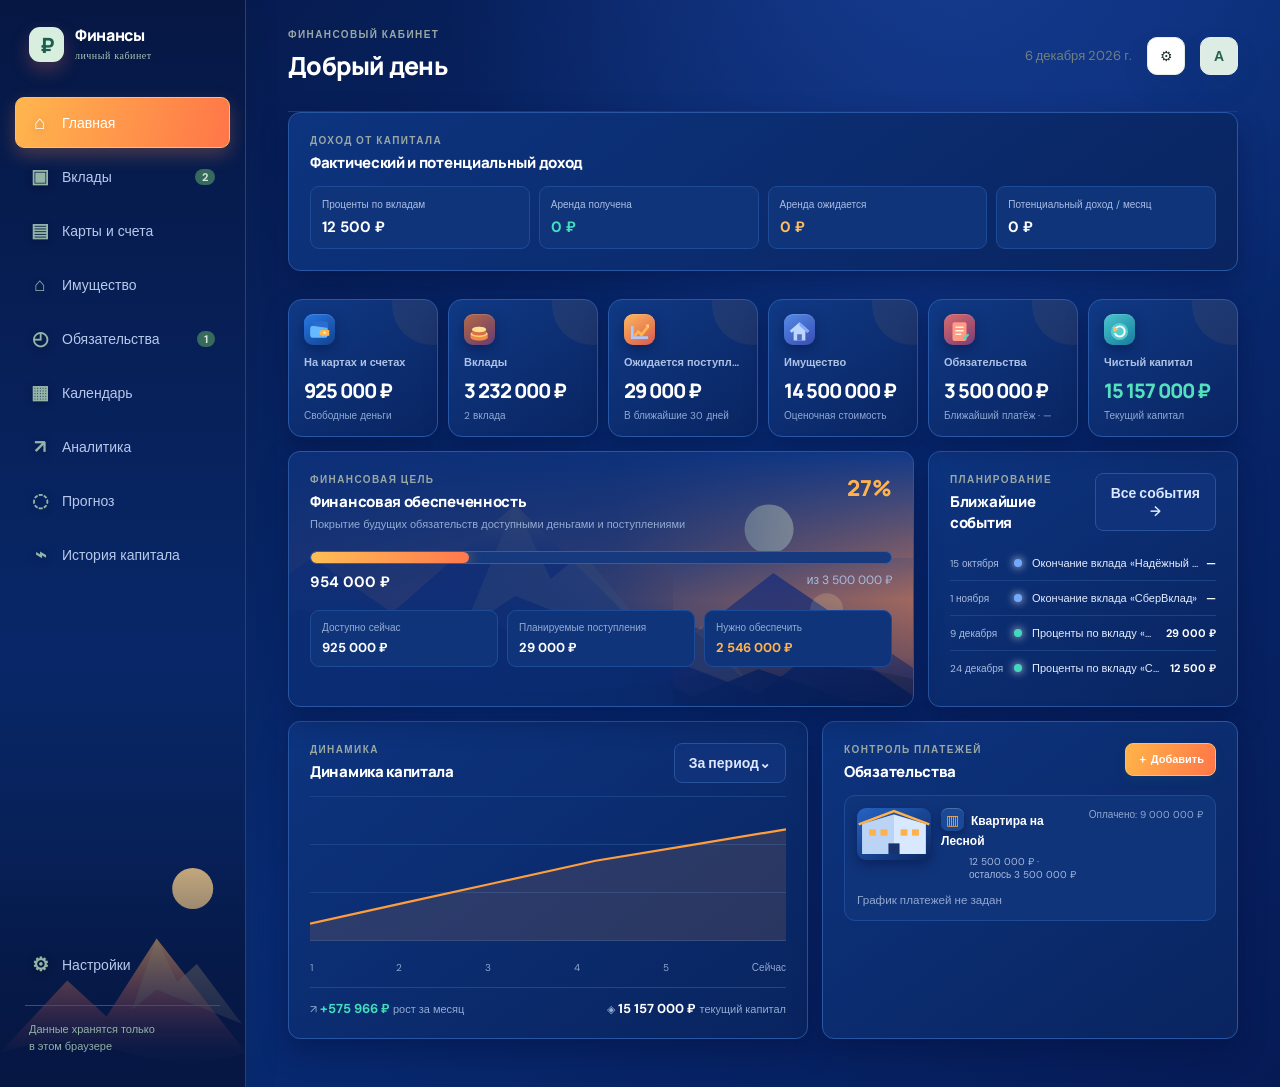
==== Вейс код/index.html @ 1d051acc "Add files via upload" ====
<!doctype html>
<html lang="ru">
<head>
  <meta charset="UTF-8">
  <meta name="viewport" content="width=device-width, initial-scale=1.0">
  <meta name="theme-color" content="#1e3a34">
  <title>Личный финансовый кабинет</title>
  <link rel="preconnect" href="https://fonts.googleapis.com">
  <link rel="preconnect" href="https://fonts.gstatic.com" crossorigin>
  <link href="https://fonts.googleapis.com/css2?family=DM+Sans:wght@400;500;600;700&family=Manrope:wght@700;800&display=swap" rel="stylesheet">
  <link rel="stylesheet" href="styles.css">
  <link rel="stylesheet" href="styles-overrides.css">
</head>
<body>
  <div class="app-shell">
    <aside class="sidebar">
      <div class="brand"><span class="brand-mark">₽</span><span>Финансы<br><small>личный кабинет</small></span></div>
      <nav id="main-nav" aria-label="Основная навигация">
        <button class="nav-item active" data-view="dashboard"><span>⌂</span> Главная</button>
        <button class="nav-item" data-view="deposits"><span>▣</span> Вклады <b class="nav-count" id="deposit-count">0</b></button>
        <button class="nav-item" data-view="accounts"><span>▤</span> Карты и счета</button>
        <button class="nav-item" data-view="assets"><span>⌂</span> Имущество</button>
        <button class="nav-item" data-view="debts"><span>◴</span> Обязательства <b class="nav-count" id="debt-count">0</b></button>
        <button class="nav-item" data-view="calendar"><span>▦</span> Календарь</button>
        <button class="nav-item" data-view="income"><span>↗</span> Аналитика</button>
        <button class="nav-item" data-view="forecast"><span>◌</span> Прогноз</button>
        <button class="nav-item" data-view="history"><span>⌁</span> История капитала</button>
      </nav>
      <div class="sidebar-bottom"><button class="nav-item" data-view="settings"><span>⚙</span> Настройки</button><div class="privacy-note">Данные хранятся только<br>в этом браузере</div></div>
    </aside>
    <main class="main-content">
      <header class="topbar"><div><p class="eyebrow" id="page-eyebrow">ФИНАНСОВЫЙ КАБИНЕТ</p><h1 id="page-title">Добрый день</h1></div><div class="top-actions"><span class="today" id="today-label"></span><button class="icon-button" data-view="settings" title="Настройки">⚙</button><button class="avatar">А</button></div></header>
      <section id="app-view"></section>
    </main>
  </div>
  <div id="modal-root"></div>
  <script src="app.js"></script>
  <script src="compact-obligations.js"></script>
  <script src="rental-enhancements.js"></script>
</body>
</html>
---- Вейс код/styles.css ----
.payment-stage{min-width:132px;min-height:92px;padding:13px 12px;background:#123b84!important;border:1px solid #3c6cbb!important;border-radius:11px!important;box-shadow:0 6px 14px #020d3a55}.payment-stage strong{display:block;color:#fff!important;font:800 17px Manrope!important;letter-spacing:-.03em}.payment-stage span{display:block;color:#dce8ff!important;font-size:12px!important;font-weight:600;margin-top:8px}.payment-stage.stage-paid{background:#203f68!important;border-color:#416a91!important;opacity:.7}.payment-stage.stage-paid strong{color:#75e5c8!important}.payment-stage.stage-next{background:linear-gradient(145deg,#4d396c,#243d82)!important;border:2px solid #ff9e3d!important;box-shadow:0 0 0 1px #ff9e3d66,0 8px 20px #ff9e3d33}.payment-stage.stage-next strong{color:#fff4dc!important}.weekend-warning{color:#ffe08b!important;font-weight:700}.calendar-cell{background:#f9fbfd!important;color:#263b5f!important}.calendar-cell.today-cell{background:#edf5ff!important}.calendar-event{font-weight:800!important;border:1px solid transparent!important;box-shadow:0 2px 5px #102c5522}.calendar-event.tag-red{background:#ffe0e0!important;color:#a51f2a!important;border-color:#ed6670!important}.calendar-event.tag-blue{background:#ffe0e0!important;color:#a51f2a!important;border-color:#ed6670!important}.calendar-event.tag-green{background:#d9f7ef!important;color:#087968!important;border-color:#53cdb4!important}.calendar-event{background:#d9f7ef!important;color:#087968!important;border-color:#53cdb4!important}.calendar-day-name{background:#eef4fa!important;color:#526b8f!important;font-weight:800}.day-number{color:#243b62!important;font-weight:800}.calendar-cell.muted{background:#f2f5f8!important;color:#9aabc1!important}
.dash-goal.panel{background:linear-gradient(90deg,#0b2e76ee 0%,#0b2e76d5 52%,#0b2e7655 100%),url('assets/mountains.svg') right center/cover no-repeat!important}
.dash-goal{background:linear-gradient(90deg,#0b2e76ee 0%,#0b2e76d5 52%,#0b2e7655 100%),url('assets/mountains.svg') right center/cover no-repeat!important}.dash-stat:nth-child(1) .dash-stat-icon:after{content:''!important;display:block;width:25px;height:25px;background:url('assets/wallet.svg') center/contain no-repeat}.dash-stat:nth-child(2) .dash-stat-icon:after{content:''!important;display:block;width:25px;height:25px;background:url('assets/coins.svg') center/contain no-repeat}.dash-stat:nth-child(3) .dash-stat-icon:after{content:''!important;display:block;width:25px;height:25px;background:url('assets/growth.svg') center/contain no-repeat}.dash-stat:nth-child(4) .dash-stat-icon:after{content:''!important;display:block;width:25px;height:25px;background:url('assets/home.svg') center/contain no-repeat}.dash-stat:nth-child(5) .dash-stat-icon:after{content:''!important;display:block;width:25px;height:25px;background:url('assets/obligation.svg') center/contain no-repeat}.dash-stat:nth-child(6) .dash-stat-icon:after{content:''!important;display:block;width:25px;height:25px;background:url('assets/capital.svg') center/contain no-repeat}
.dash-obligation:nth-child(1):before{background-image:var(--asset-photo,url('assets/apartment.svg'))}.dash-obligation:nth-child(2):before{background-image:var(--asset-photo,url('assets/car.svg'))}.asset-photo-field{grid-column:1/-1;display:flex;flex-direction:column;gap:6px;padding:12px;border:1px dashed #2b5aa8;border-radius:9px;background:#0b2867}.asset-photo-field label{font-size:11px;font-weight:700;color:#a9bde2}.asset-photo-field input[type=file]{color:#dbe7ff}.asset-photo-field small{font-size:10px;color:#809aca}
/* Local visual assets */
.dash-goal{position:relative;overflow:hidden;background:linear-gradient(90deg,#0b2e76eF 0%,#0b2e76d9 52%,#0b2e7655 100%),url('assets/mountains.svg') right center/cover no-repeat!important}.dash-goal:after{content:'';position:absolute;right:-10px;bottom:-22px;width:250px;height:170px;background:url('assets/mountains.svg') right bottom/cover no-repeat;opacity:.18;pointer-events:none}.dash-goal>*{position:relative;z-index:1}.sidebar:after{content:'';display:block;position:absolute;left:0;bottom:0;width:246px;height:230px;background:linear-gradient(180deg,transparent,#061744 92%),url('assets/sidebar-mountains.svg') bottom/cover no-repeat;opacity:.8;pointer-events:none}.sidebar{position:relative;overflow:hidden}.sidebar-bottom{position:relative;z-index:1}
.dash-stat-icon{font-size:0!important;background:#1a4a98 url('assets/icons.svg') center/0 no-repeat!important;box-shadow:inset 0 1px #ffffff22,0 5px 12px #020d3a66}.dash-stat:nth-child(1) .dash-stat-icon{background:linear-gradient(145deg,#2879e7,#12418d)!important}.dash-stat:nth-child(1) .dash-stat-icon:after{content:'▤';font-size:20px;color:#d8eaff}.dash-stat:nth-child(2) .dash-stat-icon{background:linear-gradient(145deg,#b66a42,#653b75)!important}.dash-stat:nth-child(2) .dash-stat-icon:after{content:'▥';font-size:20px;color:#ffe0a0}.dash-stat:nth-child(3) .dash-stat-icon{background:linear-gradient(145deg,#ffb85b,#d95850)!important}.dash-stat:nth-child(3) .dash-stat-icon:after{content:'↗';font-size:22px;color:#fff2c1}.dash-stat:nth-child(4) .dash-stat-icon{background:linear-gradient(145deg,#538ce8,#394bb1)!important}.dash-stat:nth-child(4) .dash-stat-icon:after{content:'⌂';font-size:22px;color:#e5edff}.dash-stat:nth-child(5) .dash-stat-icon{background:linear-gradient(145deg,#dc6b6c,#763d77)!important}.dash-stat:nth-child(5) .dash-stat-icon:after{content:'◴';font-size:21px;color:#ffe0dd}.dash-stat:nth-child(6) .dash-stat-icon{background:linear-gradient(145deg,#4bc7d0,#177a9d)!important}.dash-stat:nth-child(6) .dash-stat-icon:after{content:'◈';font-size:21px;color:#e0ffff}
.dash-obligation{position:relative}.dash-obligation:before{content:'';display:block;float:left;width:74px;height:52px;margin:0 10px 5px 0;border-radius:9px;background:#113579 center/cover no-repeat;box-shadow:0 5px 12px #020d3a66}.dash-obligation:nth-child(1):before{background-image:url('assets/apartment.svg')}.dash-obligation:nth-child(2):before{background-image:url('assets/car.svg')}.dash-obligation:after{content:'';display:block;clear:both}.dash-obligation-top{min-height:52px}
.dash-mini-icon{box-shadow:inset 0 1px #ffffff33,0 4px 9px #020d3a66}.nav-item span{font-weight:700;text-shadow:0 2px 8px #0005}.dash-panel-heading h3{font-size:17px;letter-spacing:-.02em}.dash-stat strong{font-size:21px}.dash-stat-label{font-weight:600}
/* Dense reference dashboard */
.dashboard-shell{display:flex;flex-direction:column;gap:14px}.dash-stat-grid{display:grid;grid-template-columns:repeat(6,minmax(0,1fr));gap:10px}.dash-stat{position:relative;min-height:128px;padding:14px 15px;border:1px solid #2858a8;border-radius:14px;background:linear-gradient(145deg,#103984,#092461);box-shadow:0 10px 22px #020b355c;overflow:hidden}.dash-stat:after{content:'';position:absolute;width:80px;height:80px;right:-35px;top:-35px;border-radius:50%;background:#ff9e3d12}.dash-stat-icon{display:grid;place-items:center;width:31px;height:31px;border-radius:9px;background:#1b4a98;color:#ffb34e;font-size:18px;margin-bottom:10px}.dash-stat-label{display:block;color:#afc2e5;font-size:11px;white-space:nowrap;overflow:hidden;text-overflow:ellipsis}.dash-stat strong{display:block;color:#fff;font:800 20px Manrope;margin-top:8px;letter-spacing:-.05em;white-space:nowrap}.dash-stat small{display:block;color:#8fa8d3;font-size:10px;margin-top:5px}.dash-stat.attention{border-color:#b46950;background:linear-gradient(145deg,#244783,#473863)}.dash-stat.attention .dash-stat-icon,.dash-stat.danger .dash-stat-icon{color:#ffb34e;background:#60436c}.dash-stat.positive strong{color:#55e0bd}.dash-main-grid{display:grid;grid-template-columns:minmax(0,1.85fr) minmax(310px,.9fr);gap:14px}.dash-lower-grid{display:grid;grid-template-columns:minmax(0,1.25fr) minmax(0,1fr);gap:14px}.dash-goal,.dash-events,.dash-chart,.dash-obligations{min-width:0}.dash-panel-heading{display:flex;align-items:flex-start;justify-content:space-between;gap:12px;margin-bottom:13px}.dash-panel-heading h3{margin:0;color:#fff;font-size:16px}.dash-panel-heading span{display:block;color:#93abd3;font-size:11px;margin-top:5px}.dash-panel-heading .eyebrow{margin-bottom:5px}.dash-percent{color:#ffb34e!important;font:800 22px Manrope!important;margin:0!important}.dash-progress{height:13px;border-radius:20px;background:#163a7d;border:1px solid #315eaa;overflow:hidden;margin:20px 0 8px}.dash-progress i{display:block;height:100%;border-radius:20px;background:linear-gradient(90deg,#ffbf55,#ff784d);box-shadow:0 0 14px #ff9e3d88}.dash-goal-caption{display:flex;justify-content:space-between;color:#a8bce0;font-size:12px}.dash-goal-caption strong{color:#fff;font-size:15px}.dash-goal-facts{display:grid;grid-template-columns:repeat(3,1fr);gap:9px;margin-top:18px}.dash-goal-facts div{padding:10px 11px;background:#10347a;border:1px solid #1e4b97;border-radius:9px}.dash-goal-facts small{display:block;color:#93abd2;font-size:10px}.dash-goal-facts b{display:block;color:#fff;margin-top:5px;font-size:13px}.dash-goal-facts .orange{color:#ffb34e}.dash-goal-facts .teal,.teal{color:#45ddbd}.dash-event-list{display:flex;flex-direction:column}.dash-event{display:grid;grid-template-columns:56px 10px minmax(0,1fr) auto;align-items:center;gap:8px;padding:10px 0;border-bottom:1px solid #1b4388;font-size:11px}.dash-event:last-child{border-bottom:0}.dash-event-date{color:#a8bce0;font-size:10px}.dash-event-title{color:#e4edff;white-space:nowrap;overflow:hidden;text-overflow:ellipsis}.dash-event strong{color:#fff;font-size:11px;white-space:nowrap}.dash-event-dot{width:8px;height:8px;border-radius:50%;background:#41d9bb;box-shadow:0 0 8px currentColor}.dash-event-dot.pay{background:#ff9e3d}.dash-event-dot.end{background:#72a9ff}.line-chart{position:relative;height:178px;margin:4px 0 13px;overflow:hidden}.line-chart svg{position:absolute;inset:0;width:100%;height:145px}.chart-grid-lines{position:absolute;inset:0 0 33px;display:flex;flex-direction:column;justify-content:space-between}.chart-grid-lines i{display:block;border-top:1px solid #1a4388}.chart-labels{position:absolute;left:0;right:0;bottom:0;display:flex;justify-content:space-between;color:#8ea7d1;font-size:10px}.dash-chart-foot{display:flex;justify-content:space-between;border-top:1px solid #1e478e;padding-top:12px;color:#93abd2;font-size:11px}.dash-chart-foot b{color:#fff;font-size:13px}.dash-obligation-list{display:flex;flex-direction:column;gap:11px}.dash-obligation{padding:12px;background:#0d3277;border:1px solid #1e4b96;border-radius:11px}.dash-obligation-top{display:flex;justify-content:space-between;gap:8px;align-items:flex-start}.dash-obligation-top>div{min-width:0}.dash-obligation-top strong{color:#fff;font-size:12px;margin-left:7px}.dash-obligation-top small{display:block;color:#a5b9dd;font-size:10px;margin:6px 0 0 28px}.dash-mini-icon{display:inline-grid;place-items:center;width:23px;height:23px;border-radius:7px;background:#1a4a95;color:#ffad4a}.dash-paid{color:#8fa7d0;font-size:10px;white-space:nowrap}.dash-stages{display:flex;gap:7px;margin-top:11px;overflow:hidden}.dash-stage{min-width:84px;padding:8px;background:#123b84;border:1px solid #2a5aaa;border-radius:8px}.dash-stage b{display:block;color:#fff;font-size:11px;white-space:nowrap}.dash-stage small{display:block;color:#9db3d9;font-size:9px;margin-top:4px;white-space:nowrap}.dash-stage.next{border-color:#ff9e3d;background:#4b3b68;box-shadow:0 0 0 1px #ff9e3d55}.dash-stage.paid{opacity:.53}.dash-stage.paid b{color:#4adfbd}.dash-obligations .primary-button{padding:8px 11px;font-size:11px}
@media(max-width:1200px){.dash-stat-grid{grid-template-columns:repeat(3,1fr)}.dash-main-grid,.dash-lower-grid{grid-template-columns:1fr}}
@media(max-width:720px){.dash-stat-grid{grid-template-columns:repeat(2,1fr)}.dash-goal-facts{grid-template-columns:1fr}.dash-stat strong{font-size:18px}.dash-chart-foot{gap:12px;flex-direction:column}.dash-event{grid-template-columns:48px 8px minmax(0,1fr) auto}}
/* Reference theme: indigo finance dashboard */
:root{--ink:#f4f7ff;--muted:#9baed0;--line:#244b91;--paper:#061b56;--white:#0d2b70;--green:#31d4b0;--green-soft:#123f68;--yellow:#ffb84d;--yellow-soft:#4a3560;--red:#ff6d70;--red-soft:#552d54;--blue:#72a9ff;--blue-soft:#123d82;--accent:#ff9e3d;--accent-soft:#543b5d;--navy:#061a54;--shadow:0 14px 32px rgba(1,12,47,.28)}
body{background:radial-gradient(circle at 75% -10%,#173c91 0,transparent 34%),linear-gradient(135deg,#061747 0,#082b73 48%,#061b56 100%);color:var(--ink)}
.app-shell{background:transparent}.sidebar{width:246px;background:linear-gradient(180deg,#061744 0,#082768 58%,#061844 100%);border-right:1px solid #1d4386;box-shadow:12px 0 35px rgba(0,7,35,.25)}
.brand{padding-bottom:35px;color:#fff}.brand small{color:#8ea5ce}.brand-mark{background:linear-gradient(145deg,#ffb449,#f36d4e);color:#fff;box-shadow:0 8px 20px #f8894c55}
.nav-item{color:#b7c9eb;background:transparent;border:1px solid transparent}.nav-item span{color:#9db7e5}.nav-item:hover{background:#12347b;color:#fff}.nav-item.active{background:linear-gradient(105deg,#ffb64e,#ff7648);color:#fff;box-shadow:0 7px 18px #ff8d4b44;border-color:#ffc05e}.nav-item.active span{color:#fff}.nav-count{background:#153d85;color:#dce8ff}.nav-item.active .nav-count{background:#fff3;color:#fff}.privacy-note{border-color:#1d3c79;color:#849dcc}
.main-content{max-width:1600px;padding:0 34px 48px}.topbar{height:92px;border-bottom:1px solid #173d82}.topbar h1{font-size:23px;color:#fff;letter-spacing:-.04em}.eyebrow{color:#ffb44d}.today{color:#a8bce0}.icon-button,.avatar{background:#0c2b70;color:#d9e6ff;border-color:#28519a;box-shadow:none}.avatar{background:#173b83}
.view-wrap{padding-top:26px}.section-heading h2{color:#fff;font-size:20px}.section-heading p{color:#9db1d5}.primary-button{background:linear-gradient(105deg,#ffb449,#ff7648);border:1px solid #ffc15c;box-shadow:0 7px 18px #ff884844}.primary-button:hover{background:linear-gradient(105deg,#ffc45f,#f46745)}.ghost-button{background:#10327b;border-color:#28529a;color:#dce8ff}.ghost-button:hover{background:#16428e}
.metrics{gap:12px}.metric{background:linear-gradient(145deg,#0d347f,#0a2867);border:1px solid #2856a2;border-radius:15px;box-shadow:0 10px 25px #020d3a55;min-height:128px;padding:17px}.metric:after{background:#ff9e3d22;width:64px;height:64px}.metric-label{color:#b7c9ea}.metric-value{color:#fff;font-size:24px}.metric-sub{color:#a6badf}.metric .positive{color:#39dfbd}.metric .warning{color:#ffba58}.metric .danger{color:#ff7778}
.dashboard-grid{gap:14px;margin-top:14px}.panel{background:linear-gradient(145deg,#0b2d75,#08225f);border:1px solid #2856a2;border-radius:15px;box-shadow:0 12px 28px #020d3a66;padding:18px}.panel h3{color:#fff}.panel-head{margin-bottom:15px}.panel-head span{color:#96abd2}.event{border-color:#193f83;padding:10px 0}.event-date{color:#a6b9dc}.event-icon{background:#173c82;color:#ffae4c}.event-amount{color:#fff}.table-wrap{border-color:#28529a}.data-table th{background:#0a2868;color:#9db2da;border-color:#21488f}.data-table td{color:#dae5fb;border-color:#1e4489}.data-table tr:hover td{background:#12377e}.muted{color:#91a8d0!important}.empty{color:#91a8d0}
.obligation-summary-item,.obligation-card{background:linear-gradient(145deg,#0d347f,#09245f);border:1px solid #2856a2;box-shadow:0 12px 28px #020d3a66;color:#eaf1ff}.obligation-summary-item span,.obligation-summary-item small,.obligation-card-head span{color:#9db2da}.obligation-summary-item strong{color:#fff}.summary-danger strong{color:#ff8a79}.summary-good strong{color:#39dfbd}.obligation-totals div{background:#10347a}.obligation-totals span{color:#9db2da}.obligation-totals strong{color:#fff}.obligation-totals .danger{color:#ff8a79}.payment-stage{background:#10357d;border-color:#2c5ba9;color:#eaf1ff}.payment-stage span{color:#9db2da}.stage-next{border-color:#ff9e3d;background:#3e376b;box-shadow:0 0 0 1px #ff9e3d55,0 8px 20px #ff9e3d33}.stage-paid{background:#12325f;opacity:.62}.stage-paid strong{color:#42dfbe}.payment-toggle{color:#dce8ff}
.calendar-controls button{background:#10347a;color:#dbe7ff}.calendar-title{color:#fff}.calendar-grid{border-color:#28529a}.calendar-day-name{background:#0a2868;color:#9db2da}.calendar-cell{border-color:#1e4489;background:#09225e}.calendar-cell.muted{background:#071b50;color:#526fa7}.calendar-cell.today-cell{background:#123b7e}.calendar-event{background:#153c84}.forecast-card{background:linear-gradient(145deg,#0d347f,#09245f);border:1px solid #2856a2;color:#eaf1ff}.forecast-card h3{color:#fff}.forecast-line{border-color:#21488f}.progress{background:#163b7e}.progress i{background:linear-gradient(90deg,#ffbb55,#ff754d)}
.form-field input,.form-field select,.form-field textarea,.payment-row input,.payment-row select{background:#081e58;color:#e9f1ff;border-color:#28529a}.form-field input:focus,.form-field select:focus,.form-field textarea:focus{border-color:#ffac4b;box-shadow:0 0 0 3px #ff9e3d33}.payment-section{border-color:#21488f}.weekend-warning{background:#4c3658;color:#ffd071}.weekend-date{border-color:#ffb34b!important;background:#403765!important}.modal-backdrop{background:#020b2dcc}.modal{background:#09245f;border:1px solid #315fae;color:#eaf1ff}.modal-header{border-color:#21488f}.modal-header h2{color:#fff}.close{color:#9db2da}.security-callout{background:#123b68;color:#aee8dc}
.tag-green{background:#124d62;color:#48e1bd}.tag-yellow{background:#59435d;color:#ffd071}.tag-red{background:#5c2f51;color:#ff8984}.tag-blue{background:#153c84;color:#a9c9ff}
@media(max-width:1050px){.main-content{padding:0 22px 40px}.sidebar{width:220px}}
@media(max-width:720px){.sidebar{width:66px;background:#061744;padding:20px 8px}.main-content{padding:0 14px 30px}.topbar{height:84px}.topbar h1{font-size:20px}.metric-value{font-size:22px}.panel,.obligation-card{padding:15px}}

/* Final reference overrides */
html,body{background:#061747!important;color:#f4f7ff!important}body{background:radial-gradient(circle at 74% -8%,#173c91 0,transparent 34%),linear-gradient(135deg,#061747 0,#082b73 50%,#061b56 100%)!important}
.sidebar{background:linear-gradient(180deg,#061744 0,#082768 60%,#061844 100%)!important;border-color:#1d4386!important}.nav-item{color:#b7c9eb!important;background:transparent!important}.nav-item:hover{background:#12347b!important;color:#fff!important}.nav-item.active{background:linear-gradient(105deg,#ffb64e,#ff7648)!important;color:#fff!important;border-color:#ffc05e!important;box-shadow:0 7px 18px #ff8d4b44!important}.nav-item.active span{color:#fff!important}
.main-content{background:transparent!important}.topbar{border-color:#173d82!important}.topbar h1,.section-heading h2,.panel h3,.obligation-card h3{color:#fff!important}.primary-button{background:linear-gradient(105deg,#ffb449,#ff7648)!important;color:#fff!important}.ghost-button{background:#10327b!important;border-color:#28529a!important;color:#dce8ff!important}
.metric,.panel,.forecast-card,.obligation-card,.obligation-summary-item{background:linear-gradient(145deg,#0d347f,#09245f)!important;border-color:#2856a2!important;color:#eaf1ff!important;box-shadow:0 12px 28px #020d3a66!important}.metric-label,.metric-sub,.panel-head span,.section-heading p,.obligation-summary-item span,.obligation-summary-item small{color:#a9bde2!important}.metric-value,.obligation-summary-item strong{color:#fff!important}.metric .positive,.summary-good strong,.teal{color:#43dfbd!important}.metric .warning{color:#ffba58!important}.metric .danger,.summary-danger strong{color:#ff8580!important}.metric:after{background:#ff9e3d1c!important}
.data-table th{background:#0a2868!important;color:#b3c6e8!important}.data-table td{background:#09245f!important;color:#e4edff!important;border-color:#21488f!important}.table-wrap{border-color:#28529a!important}.dash-stat{background:linear-gradient(145deg,#103984,#092461)!important;border-color:#2858a8!important}.dash-stat-label{color:#afc2e5!important}.dash-stat strong{color:#fff!important}.dash-stat.positive strong{color:#55e0bd!important}.dash-goal-facts div,.dash-obligation{background:#10347a!important;border-color:#1e4b97!important}.dash-stage{background:#123b84!important;border-color:#2a5aaa!important}.dash-stage.next{background:#4b3b68!important;border-color:#ff9e3d!important}.dash-progress i,.progress i{background:linear-gradient(90deg,#ffbf55,#ff784d)!important}.calendar-cell,.calendar-day-name,.calendar-controls button{background:#09225e!important;color:#a9bde2!important;border-color:#21488f!important}.modal{background:#09245f!important;border-color:#315fae!important}.form-field input,.form-field select,.form-field textarea,.payment-row input,.payment-row select{background:#081e58!important;color:#e9f1ff!important;border-color:#28529a!important}
/* Visual refresh */
:root{--ink:#17212b;--muted:#76818d;--line:#e2e7eb;--paper:#f3f5f7;--white:#fff;--green:#177b68;--green-soft:#e2f3ee;--yellow:#b7791f;--yellow-soft:#fff2d3;--red:#d45b55;--red-soft:#fde9e7;--blue:#3978b9;--blue-soft:#e8f1fb;--accent:#ef735d;--accent-soft:#fff0eb;--navy:#17212b;--shadow:0 16px 38px rgba(23,33,43,.07)}
body{background:radial-gradient(circle at 88% 0,#fff8f4 0,transparent 30%),var(--paper);color:var(--ink);font-size:14px}
.sidebar{width:264px;background:var(--navy);padding:30px 17px 20px;box-shadow:8px 0 28px rgba(23,33,43,.08)}
.brand{padding:0 14px 42px;font-size:17px;letter-spacing:-.02em}.brand small{color:#9eacb7}.brand-mark{width:38px;height:38px;border-radius:12px;background:var(--accent);color:#fff;box-shadow:0 8px 18px #ef735d44}
.nav-item{padding:13px 14px;border-radius:11px;margin:4px 0;color:#aeb9c3;gap:13px}.nav-item span{color:#8493a0}.nav-item:hover{background:#253441;color:#fff}.nav-item.active{background:#fff;color:var(--navy);box-shadow:none}.nav-item.active span{color:var(--accent)}.nav-count{background:#334652;color:#dce5eb}.nav-item.active .nav-count{background:var(--accent-soft);color:var(--accent)}.privacy-note{border-color:#30404c;color:#82919e}
.main-content{max-width:1560px;padding:0 48px 60px}.topbar{height:124px;border-bottom-color:var(--line)}.topbar h1{font-size:29px;letter-spacing:-.05em}.eyebrow{color:var(--accent);font-size:10px;letter-spacing:.18em}.today{color:var(--muted)}.icon-button,.avatar{border:1px solid var(--line);box-shadow:none}.avatar{background:var(--navy);color:#fff}
.view-wrap{padding-top:38px}.section-heading{margin-bottom:24px}.section-heading h2{font-size:22px;letter-spacing:-.04em}.section-heading p{font-size:13px}.primary-button{background:var(--accent);border-radius:10px;box-shadow:0 8px 18px #ef735d33;padding:12px 18px}.primary-button:hover{background:#d95e49}.ghost-button{border-radius:9px}
.metrics{gap:16px}.metric{border:0;border-radius:16px;padding:23px;min-height:150px;box-shadow:var(--shadow)}.metric:after{background:var(--accent-soft);width:78px;height:78px}.metric-value{font-size:28px;letter-spacing:-.06em}.dashboard-grid{gap:20px;margin-top:20px}.panel{border:0;border-radius:16px;padding:24px;box-shadow:var(--shadow)}.panel h3{font-size:16px}.panel-head{margin-bottom:21px}.event{padding:15px 0}.event-icon{background:var(--accent-soft);color:var(--accent);border-radius:9px}
.table-wrap{border-color:var(--line);border-radius:12px}.data-table th{background:#f7f8f9;padding:14px}.data-table td{padding:16px}.data-table tr:hover td{background:#fffaf8}
.obligation-summary{gap:16px}.obligation-summary-item{border:0;border-radius:16px;box-shadow:var(--shadow);padding:21px}.obligation-summary-item strong{font-size:22px;letter-spacing:-.04em}.summary-danger strong{font-size:14px}.obligation-card{border:0;border-radius:16px;box-shadow:var(--shadow);padding:24px}.obligation-card h3{font-size:19px}.obligation-totals{gap:12px}.obligation-totals div{background:#f5f7f8;border-radius:10px}.payment-stage{border-color:#d9e4e0;border-radius:12px;background:#f7fcfa;min-width:128px}.stage-next{border-color:var(--accent);box-shadow:0 8px 18px #ef735d22;background:#fffaf8}.stage-paid{background:#f1f3f4}
.form-field input,.form-field select,.form-field textarea,.payment-row input,.payment-row select{border-color:#dfe5e9;background:#f8fafb;border-radius:9px}.modal{border-radius:18px}.modal-header{padding:24px 26px}.modal-body{padding:24px 26px}.forecast-card{border:0;border-radius:15px;box-shadow:var(--shadow)}
@media(max-width:720px){.main-content{padding:0 15px 34px}.topbar{height:96px}.topbar h1{font-size:23px}.view-wrap{padding-top:27px}.metric{min-height:128px}.panel,.obligation-card{padding:18px}.obligation-summary-item{padding:18px}}
*{box-sizing:border-box} :root{--ink:#20312f;--muted:#71807c;--line:#e5ebe7;--paper:#f6f8f5;--white:#fff;--green:#1e7b63;--green-soft:#e1f2eb;--yellow:#b7791f;--yellow-soft:#fff3d7;--red:#c6534e;--red-soft:#fde9e7;--blue:#3978b9;--blue-soft:#e8f1fb;--shadow:0 12px 34px rgba(32,49,47,.06)}body{margin:0;background:var(--paper);color:var(--ink);font:14px 'DM Sans',sans-serif}button,input,select,textarea{font:inherit}button{cursor:pointer;border:0}.app-shell{display:flex;min-height:100vh}.sidebar{background:#193c35;color:#e9f2ed;width:246px;padding:27px 15px 18px;display:flex;flex-direction:column;flex-shrink:0}.brand{display:flex;align-items:center;gap:11px;padding:0 14px 32px;font:800 16px Manrope,sans-serif;line-height:1.1}.brand small{font:500 10px 'DM Sans';letter-spacing:.05em;color:#a5c7b9}.brand-mark{width:35px;height:35px;background:#d8efdf;color:#1d5e4c;border-radius:11px;display:grid;place-items:center;font:800 21px Manrope}.nav-item{color:#bdd0c8;background:none;width:100%;display:flex;align-items:center;gap:12px;text-align:left;padding:12px 14px;border-radius:9px;margin:3px 0;font-weight:500;transition:.2s}.nav-item span{font-size:19px;width:20px;text-align:center;color:#93b4a7}.nav-item:hover,.nav-item.active{background:#27584c;color:#fff}.nav-item.active{box-shadow:inset 3px 0 #d2e8d1}.nav-item.active span{color:#d2e8d1}.nav-count{margin-left:auto;background:#38695d;color:#d4e8df;border-radius:10px;padding:1px 7px;font-size:11px}.sidebar-bottom{margin-top:auto}.privacy-note{border-top:1px solid #315b50;margin:15px 10px 0;padding:15px 4px;color:#91b2a6;font-size:11px;line-height:1.5}.main-content{flex:1;min-width:0;max-width:1500px;margin:auto;padding:0 42px 48px}.topbar{height:112px;display:flex;align-items:center;justify-content:space-between;border-bottom:1px solid var(--line)}.eyebrow{font-size:10px;letter-spacing:.14em;font-weight:700;color:#9aa8a3;margin:0 0 7px}.topbar h1{font:800 25px Manrope;margin:0;letter-spacing:-.03em}.top-actions{display:flex;align-items:center;gap:15px}.today{color:var(--muted);font-size:13px}.icon-button,.avatar{width:38px;height:38px;border-radius:10px;background:#fff;color:var(--ink);box-shadow:var(--shadow)}.avatar{background:#ddede4;color:#27614d;font-weight:700}.view-wrap{padding-top:31px}.section-heading{display:flex;justify-content:space-between;align-items:center;margin-bottom:18px}.section-heading h2{font:800 18px Manrope;margin:0}.section-heading p{color:var(--muted);margin:5px 0 0}.primary-button{background:var(--green);color:#fff;padding:11px 17px;border-radius:8px;font-weight:600;box-shadow:0 4px 10px #1e7b6322}.primary-button:hover{background:#16604e}.ghost-button{background:#fff;border:1px solid var(--line);color:var(--ink);padding:10px 14px;border-radius:8px;font-weight:600}.button-row{display:flex;gap:9px;flex-wrap:wrap}.metrics{display:grid;grid-template-columns:repeat(4,1fr);gap:14px}.metric{background:#fff;border:1px solid var(--line);border-radius:12px;padding:20px;min-height:135px;box-shadow:var(--shadow);position:relative;overflow:hidden}.metric:after{content:'';width:62px;height:62px;border-radius:50%;background:var(--green-soft);position:absolute;right:-23px;top:-24px}.metric-label{color:var(--muted);font-size:12px;display:flex;align-items:center;gap:7px}.metric-value{font:800 25px Manrope;margin-top:15px;letter-spacing:-.04em}.metric-sub{margin-top:10px;font-size:12px;color:var(--muted)}.metric .positive{color:var(--green)}.metric .warning{color:var(--yellow)}.metric .danger{color:var(--red)}.dashboard-grid{display:grid;grid-template-columns:1.65fr 1fr;gap:18px;margin-top:18px}.panel{background:#fff;border:1px solid var(--line);border-radius:12px;padding:21px;box-shadow:var(--shadow)}.panel h3{font:800 15px Manrope;margin:0}.panel-head{display:flex;justify-content:space-between;align-items:flex-start;margin-bottom:18px}.panel-head span{font-size:12px;color:var(--muted)}.events{display:flex;flex-direction:column;gap:2px}.event{display:grid;grid-template-columns:91px 1fr auto;gap:12px;align-items:center;padding:13px 0;border-bottom:1px solid #f0f3f1}.event:last-child{border:0}.event-date{font-weight:700;font-size:12px;color:var(--muted)}.event-icon{width:28px;height:28px;border-radius:8px;display:inline-grid;place-items:center;margin-right:8px;background:var(--green-soft);color:var(--green)}.event-main{display:flex;align-items:center;font-size:13px}.event-main small{display:block;color:var(--muted);font-size:11px}.event-amount{font-weight:700;font-size:12px;white-space:nowrap}.tag{display:inline-flex;align-items:center;border-radius:20px;padding:4px 8px;font-size:10px;font-weight:700}.tag-green{background:var(--green-soft);color:var(--green)}.tag-yellow{background:var(--yellow-soft);color:var(--yellow)}.tag-red{background:var(--red-soft);color:var(--red)}.tag-blue{background:var(--blue-soft);color:var(--blue)}.mini-bars{height:178px;display:flex;align-items:flex-end;gap:11px;border-bottom:1px solid var(--line);padding:0 8px 0}.bar-col{flex:1;display:flex;flex-direction:column;align-items:center;gap:8px;height:100%;justify-content:flex-end}.bar{width:100%;max-width:25px;background:#cfe8dc;border-radius:5px 5px 0 0;min-height:8px}.bar.current{background:var(--green)}.bar-col label{font-size:10px;color:var(--muted);padding-bottom:8px}.capital-legend{display:flex;gap:14px;margin-top:13px;font-size:11px;color:var(--muted)}.dot{width:7px;height:7px;border-radius:50%;display:inline-block;margin-right:4px;background:var(--green)}.dot.dark{background:#20312f}.notice-list{display:flex;flex-direction:column;gap:10px}.notice{display:flex;gap:11px;padding:12px;border-radius:8px;background:#fafcfb;font-size:12px;line-height:1.35}.notice strong{display:block;margin-bottom:3px}.notice-icon{color:var(--yellow);font-size:17px}.table-wrap{overflow:auto;border:1px solid var(--line);border-radius:10px}.data-table{width:100%;border-collapse:collapse;min-width:700px}.data-table th{text-align:left;background:#f8faf8;color:var(--muted);font-size:11px;font-weight:600;padding:12px 14px;white-space:nowrap}.data-table td{padding:14px;border-top:1px solid var(--line);font-size:12px;vertical-align:middle}.data-table td strong{font-size:13px}.data-table tr:hover td{background:#fcfefd}.empty{text-align:center;padding:50px 20px;color:var(--muted)}.empty-icon{font-size:38px;color:#c0d2c8;margin-bottom:12px}.split-grid{display:grid;grid-template-columns:repeat(2,1fr);gap:18px}.stat-row{display:flex;justify-content:space-between;padding:13px 0;border-bottom:1px solid var(--line)}.stat-row:last-child{border:0}.stat-row span{color:var(--muted)}.form-grid{display:grid;grid-template-columns:repeat(2,1fr);gap:14px}.form-field{display:flex;flex-direction:column;gap:6px}.form-field.full{grid-column:1/-1}.form-field label{font-size:11px;font-weight:700;color:var(--muted)}.form-field input,.form-field select,.form-field textarea{border:1px solid var(--line);background:#fbfcfb;border-radius:7px;padding:10px 11px;color:var(--ink);outline:0}.form-field input:focus,.form-field select:focus,.form-field textarea:focus{border-color:#83bca8;box-shadow:0 0 0 3px #83bca822}.payment-section{margin-top:20px;border-top:1px solid var(--line);padding-top:18px}.payment-section-head{display:flex;justify-content:space-between;align-items:center;margin-bottom:10px}.payment-row{display:grid;grid-template-columns:1fr 1fr 1fr auto;gap:8px;margin-top:8px}.payment-row input,.payment-row select{min-width:0;border:1px solid var(--line);background:#fbfcfb;border-radius:7px;padding:10px 11px;color:var(--ink);outline:0}.modal-backdrop{position:fixed;inset:0;background:#193c3555;display:grid;place-items:center;padding:20px;z-index:5}.modal{background:#fff;border-radius:14px;width:min(590px,100%);max-height:90vh;overflow:auto;box-shadow:0 20px 70px #193c3533}.modal-header{display:flex;justify-content:space-between;align-items:center;padding:22px 24px;border-bottom:1px solid var(--line)}.modal-header h2{font:800 18px Manrope;margin:0}.close{font-size:24px;background:none;color:var(--muted)}.modal-body{padding:22px 24px}.modal-footer{display:flex;justify-content:flex-end;gap:9px;padding:0 24px 22px}.calendar-controls{display:flex;align-items:center;gap:12px}.calendar-controls button{background:#f0f5f1;border-radius:7px;padding:7px 10px}.calendar-title{font:800 16px Manrope;min-width:140px;text-align:center}.calendar-grid{display:grid;grid-template-columns:repeat(7,1fr);border:1px solid var(--line);border-radius:10px;overflow:hidden}.calendar-day-name{background:#f8faf8;color:var(--muted);font-size:11px;padding:12px;text-align:center}.calendar-cell{min-height:100px;border-top:1px solid var(--line);border-right:1px solid var(--line);padding:9px;font-size:12px}.calendar-cell:nth-child(7n){border-right:0}.calendar-cell.muted{color:#b7c2bd;background:#fafbfa}.calendar-cell.today-cell{background:#eff8f2}.day-number{font-weight:700}.calendar-event{font-size:10px;padding:4px 5px;border-radius:4px;margin-top:8px;white-space:nowrap;overflow:hidden;text-overflow:ellipsis}.forecast-cards{display:grid;grid-template-columns:repeat(4,1fr);gap:14px}.forecast-card{padding:20px;border-radius:10px;background:#fff;border:1px solid var(--line)}.forecast-card h3{font:800 15px Manrope;margin:0 0 17px}.forecast-total{font:800 20px Manrope;margin-bottom:18px}.forecast-line{display:flex;justify-content:space-between;font-size:12px;padding:7px 0;border-top:1px solid var(--line)}.progress{height:7px;background:#edf1ee;border-radius:9px;margin-top:8px;overflow:hidden}.progress i{display:block;height:100%;background:var(--green);border-radius:9px}.settings-box{max-width:720px}.security-callout{background:#edf7f1;padding:14px;border-radius:8px;color:#28614e;font-size:12px;line-height:1.5;margin-bottom:18px}@media(max-width:1050px){.sidebar{width:210px}.main-content{padding:0 24px 40px}.metrics{grid-template-columns:repeat(2,1fr)}.forecast-cards{grid-template-columns:repeat(2,1fr)}}@media(max-width:720px){.sidebar{width:66px;padding:20px 8px}.brand{padding:0 7px 30px}.brand>span:last-child,.nav-item:not(.active)::after,.nav-item{font-size:0}.nav-item span{font-size:19px}.nav-item{justify-content:center;padding:12px 7px}.nav-count,.privacy-note{display:none}.main-content{padding:0 15px 30px}.topbar{height:92px}.topbar h1{font-size:20px}.today{display:none}.metrics,.dashboard-grid,.split-grid,.forecast-cards{grid-template-columns:1fr}.metric{min-height:115px}.metric-value{font-size:23px}.event{grid-template-columns:70px 1fr}.event-amount{grid-column:2}.form-grid{grid-template-columns:1fr}.form-field.full{grid-column:auto}.calendar-cell{min-height:77px;padding:5px}.calendar-event{font-size:9px}.calendar-day-name{padding:8px 2px;font-size:9px}}
---- Вейс код/styles-overrides.css ----
/* Readability overrides for payments and calendar */
.compact-obligation-card{padding:18px!important}.compact-obligation-card .obligation-totals{margin:14px 0!important}.nearest-payment{display:flex;align-items:center;justify-content:space-between;gap:14px;padding:14px 16px;margin-top:10px;border:2px solid #ff9e3d;border-radius:12px;background:linear-gradient(145deg,#49366b,#243e83);box-shadow:0 0 0 1px #ff9e3d44,0 8px 18px #ff9e3d22}.nearest-payment small{display:block;color:#ffd48a;font-size:11px;font-weight:800}.nearest-payment strong{display:block;color:#fff;font:800 21px Manrope;margin-top:5px}.nearest-payment span{display:block;color:#f3e6d0;font-size:13px;font-weight:700;margin-top:4px}.compact-paid-button{padding:9px 13px!important;white-space:nowrap}.all-payments-toggle{display:block;margin-top:12px;padding:8px 11px;border:1px solid #3b6cb8;border-radius:8px;background:#10347a;color:#dce8ff;font-size:11px;font-weight:800;cursor:pointer}.all-obligation-payments{display:none;margin-top:12px;padding-top:10px;border-top:1px solid #2b5aa5}.all-obligation-payments.is-open{display:block}.payment-group+h4{margin-top:16px}.payment-group h4{margin:0 0 8px;color:#a9bde2;font-size:11px;text-transform:uppercase;letter-spacing:.08em}.compact-payment{display:flex;align-items:center;justify-content:space-between;gap:10px;padding:9px 11px;margin-top:6px;border-radius:8px;background:#123b84;border:1px solid #2b5aa8}.compact-payment strong{display:block;color:#fff;font-size:14px}.compact-payment span{display:block;color:#c8daf5;font-size:11px;margin-top:3px}.compact-status{color:#ffcf77!important;font-weight:700!important}.compact-paid{opacity:.48;background:#203f68}.compact-paid strong{color:#73dfc3}.compact-paid .compact-status{color:#73dfc3!important}.fully-paid-badge{display:inline-block;margin-top:12px;padding:8px 11px;border-radius:8px;background:#124d62;color:#55e0bd;font-size:12px;font-weight:800}.completed-obligations{margin-top:16px;border:1px solid #2856a2;border-radius:12px;background:#0a2868;padding:0 16px}.completed-obligations summary{padding:14px 0;color:#dce8ff;font-weight:800;cursor:pointer}.completed-obligations .obligation-cards{padding-bottom:16px}
.no-payment-schedule{margin-top:12px;color:#a9bde2;font-size:12px;font-weight:700}
.asset-extension-fields{display:contents}.asset-extension-fields .form-field,.asset-photo-field,.rent-toggle{margin-top:10px}.asset-photo-field{grid-column:1/-1;display:flex;flex-direction:column;gap:8px;padding:12px;border:1px dashed #4371b6;border-radius:10px;background:#0b2867}.asset-photo-field input[type=file]{color:#dce8ff}.asset-photo-field small{color:#91a8d0}.asset-photo-list{display:flex;flex-wrap:wrap;gap:8px}.asset-photo-thumb{position:relative;width:90px;padding:5px;border-radius:9px;background:#123b84;border:1px solid #2d61ad}.asset-photo-thumb img{display:block;width:80px;height:58px;object-fit:cover;border-radius:6px}.asset-photo-thumb button{display:block;width:100%;margin-top:4px;padding:3px;border:0;border-radius:4px;background:#1c4b91;color:#dce8ff;font-size:9px}.rent-toggle{grid-column:1/-1;padding:11px 12px;border-radius:9px;background:#123b68;color:#e7f1ff;font-weight:700}.rent-toggle input{accent-color:#ff9e3d}.rental-fields{display:contents}.asset-extension-fields:not(.rent-active) .rental-fields{display:none}.calendar-event.tag-red{background:#ffe0e0!important;color:#a51f2a!important}.calendar-event.tag-green{background:#d9f7ef!important;color:#087968!important}
.rental-income-line{display:flex;align-items:center;gap:10px;margin-top:12px;padding:10px 12px;border:1px solid #35bda2;border-radius:9px;background:#103f68;color:#dffcf5}.rental-income-line span{font-size:11px}.rental-income-line strong{color:#55e0bd;font-size:15px}.rental-income-line small{color:#a9d7d0}.rental-income-line button{margin-left:auto;padding:7px 9px!important;font-size:10px}.rental-summary{margin-bottom:14px!important}.rental-summary-grid{display:grid;grid-template-columns:repeat(4,1fr);gap:9px}.rental-summary-grid div{padding:11px;border-radius:9px;background:#10347a;border:1px solid #1e4b97}.rental-summary-grid span{display:block;color:#a9bde2;font-size:10px}.rental-summary-grid strong{display:block;color:#fff;font-size:15px;margin-top:6px}.rental-summary-grid .orange{color:#ffbd61}.rental-summary-grid .teal{color:#55e0bd}@media(max-width:720px){.rental-summary-grid{grid-template-columns:1fr 1fr}.rental-income-line{flex-wrap:wrap}}
.property-analytics,.property-history{margin-top:14px}.property-history{padding:18px}.property-history h4{color:#a9bde2;font-size:11px;text-transform:uppercase;margin:18px 0 7px}.rate-refresh{margin-top:5px!important;padding:7px 10px!important;font-size:11px!important}
.obligation-property-photo{display:block;width:100%;height:110px;object-fit:cover;border-radius:10px;margin-bottom:13px;box-shadow:inset 0 0 0 1px #ffffff22,0 8px 18px #020d3a55}
.obligation-totals strong{color:#111827!important}
.payment-stage{min-width:132px;min-height:92px;padding:13px 12px;background:#123b84!important;border:1px solid #3c6cbb!important;border-radius:11px!important;box-shadow:0 6px 14px #020d3a55}.payment-stage strong{display:block;color:#fff!important;font:800 17px Manrope!important;letter-spacing:-.03em}.payment-stage span{display:block;color:#dce8ff!important;font-size:12px!important;font-weight:600;margin-top:8px}.payment-stage.stage-paid{background:#203f68!important;border-color:#416a91!important;opacity:.7}.payment-stage.stage-paid strong{color:#75e5c8!important}.payment-stage.stage-next{background:linear-gradient(145deg,#4d396c,#243d82)!important;border:2px solid #ff9e3d!important;box-shadow:0 0 0 1px #ff9e3d66,0 8px 20px #ff9e3d33}.payment-stage.stage-next strong{color:#fff4dc!important}.weekend-warning{color:#ffe08b!important;font-weight:700}
.calendar-grid{background:#e9f0f6!important;border-color:#b9c9d8!important}.calendar-cell{background:#e9f0f6!important;color:#263b5f!important;border-color:#c5d2de!important}.calendar-cell.today-cell{background:#dce9f5!important;box-shadow:inset 0 0 0 2px #3e72a9!important}.calendar-cell.muted{background:#e1eaf2!important;color:#71869d!important}.calendar-day-name{background:#dfe9f2!important;color:#526b8f!important;font-weight:800;border-color:#c5d2de!important}.day-number{color:#243b62!important;font-weight:800}.calendar-event{font-weight:800!important;border:1px solid transparent!important;box-shadow:0 2px 5px #102c5522}.calendar-event.tag-red,.calendar-event.tag-blue{background:#ffe0e0!important;color:#a51f2a!important;border-color:#ed6670!important}.calendar-event.tag-green,.calendar-event:not(.tag-red):not(.tag-blue){background:#d9f7ef!important;color:#087968!important;border-color:#53cdb4!important}
.obligation-totals span{color:#263b5f!important;font-weight:700}.obligation-totals strong{color:#111827!important}.obligation-totals .danger{color:#d95b32!important}
.calendar-events{display:flex;flex-direction:column;gap:5px;margin-top:6px}.calendar-events-extra{display:none}.calendar-events-extra.is-open{display:flex}.calendar-event{display:flex;flex-direction:column;gap:2px;white-space:normal!important;overflow:visible!important;text-overflow:clip!important;padding:6px 7px!important;border-radius:7px!important;line-height:1.15}.calendar-event strong{font-size:10px;color:inherit}.calendar-event span{font-size:9px;font-weight:700;color:inherit;overflow:hidden;text-overflow:ellipsis;white-space:nowrap}.calendar-event b{font-size:10px;color:inherit;white-space:nowrap}.calendar-event-overdue{background:#c92f3e!important;color:#fff!important;border-color:#9d1726!important;box-shadow:0 0 0 2px #ff6b6b55!important}.calendar-more{margin-top:5px;padding:4px 6px;border:1px solid #8fa8c0;border-radius:6px;background:#dce8f2;color:#243b62;font-size:10px;font-weight:800;cursor:pointer}.calendar-cell{vertical-align:top}
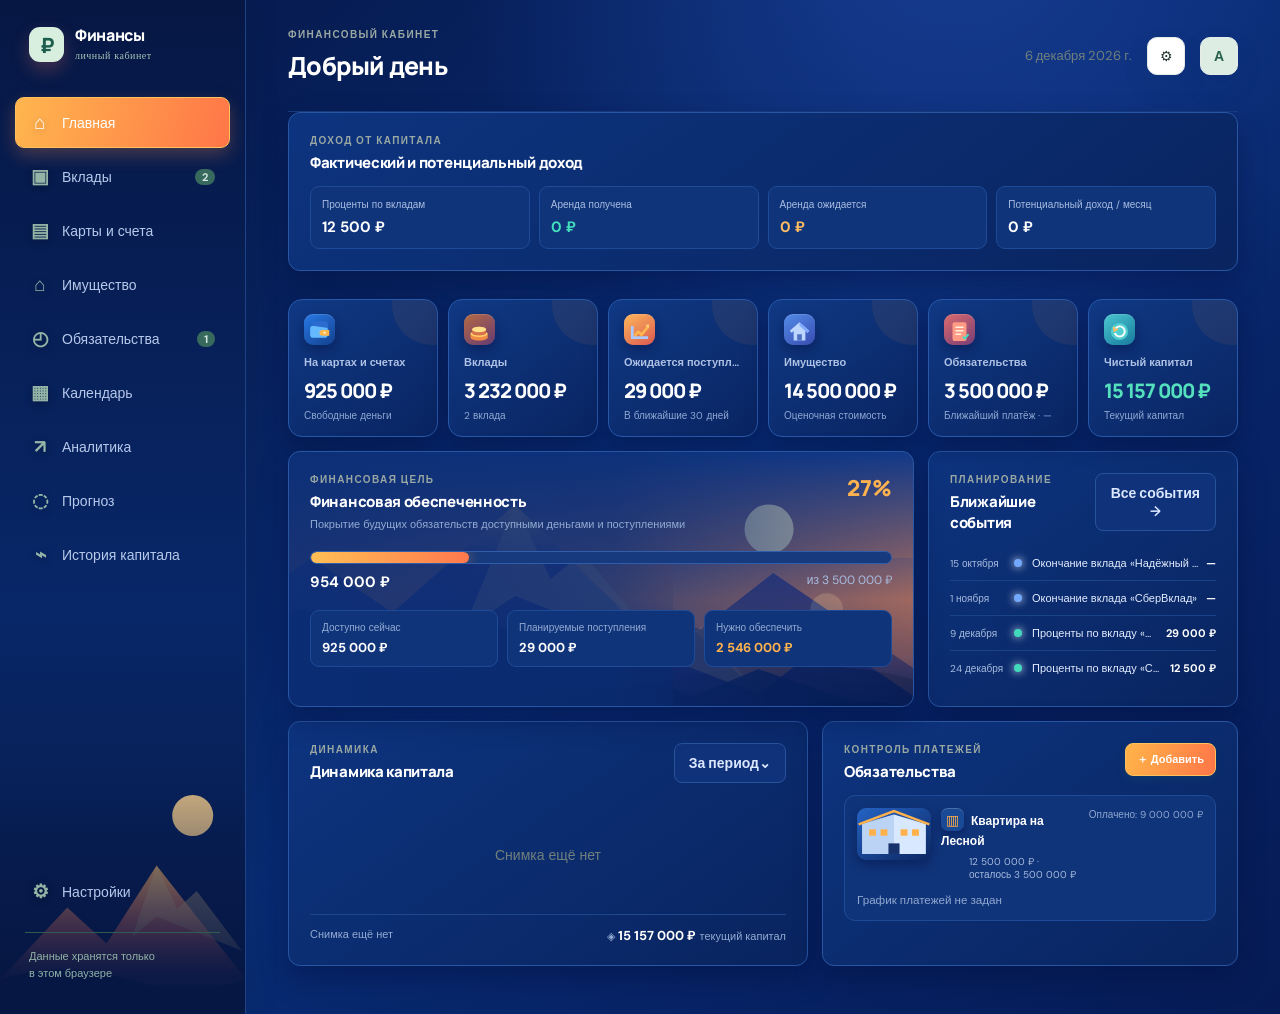
==== commit 43231cad: "Перенести кабинет в корень, чтобы короткая ссылка GitHub Pages открывала его сразу. Co-Authored-By: " ====
--- a/Вейс код/index.html
+++ b/Вейс код/index.html
@@ -1,41 +1,12 @@
-<!doctype html>
-<html lang="ru">
-<head>
-  <meta charset="UTF-8">
-  <meta name="viewport" content="width=device-width, initial-scale=1.0">
-  <meta name="theme-color" content="#1e3a34">
-  <title>Личный финансовый кабинет</title>
-  <link rel="preconnect" href="https://fonts.googleapis.com">
-  <link rel="preconnect" href="https://fonts.gstatic.com" crossorigin>
-  <link href="https://fonts.googleapis.com/css2?family=DM+Sans:wght@400;500;600;700&family=Manrope:wght@700;800&display=swap" rel="stylesheet">
-  <link rel="stylesheet" href="styles.css">
-  <link rel="stylesheet" href="styles-overrides.css">
-</head>
-<body>
-  <div class="app-shell">
-    <aside class="sidebar">
-      <div class="brand"><span class="brand-mark">₽</span><span>Финансы<br><small>личный кабинет</small></span></div>
-      <nav id="main-nav" aria-label="Основная навигация">
-        <button class="nav-item active" data-view="dashboard"><span>⌂</span> Главная</button>
-        <button class="nav-item" data-view="deposits"><span>▣</span> Вклады <b class="nav-count" id="deposit-count">0</b></button>
-        <button class="nav-item" data-view="accounts"><span>▤</span> Карты и счета</button>
-        <button class="nav-item" data-view="assets"><span>⌂</span> Имущество</button>
-        <button class="nav-item" data-view="debts"><span>◴</span> Обязательства <b class="nav-count" id="debt-count">0</b></button>
-        <button class="nav-item" data-view="calendar"><span>▦</span> Календарь</button>
-        <button class="nav-item" data-view="income"><span>↗</span> Аналитика</button>
-        <button class="nav-item" data-view="forecast"><span>◌</span> Прогноз</button>
-        <button class="nav-item" data-view="history"><span>⌁</span> История капитала</button>
-      </nav>
-      <div class="sidebar-bottom"><button class="nav-item" data-view="settings"><span>⚙</span> Настройки</button><div class="privacy-note">Данные хранятся только<br>в этом браузере</div></div>
-    </aside>
-    <main class="main-content">
-      <header class="topbar"><div><p class="eyebrow" id="page-eyebrow">ФИНАНСОВЫЙ КАБИНЕТ</p><h1 id="page-title">Добрый день</h1></div><div class="top-actions"><span class="today" id="today-label"></span><button class="icon-button" data-view="settings" title="Настройки">⚙</button><button class="avatar">А</button></div></header>
-      <section id="app-view"></section>
-    </main>
-  </div>
-  <div id="modal-root"></div>
-  <script src="app.js"></script>
-  <script src="compact-obligations.js"></script>
-  <script src="rental-enhancements.js"></script>
-</body>
-</html>+<!doctype html>
+<html lang="ru">
+<head>
+  <meta charset="UTF-8">
+  <meta http-equiv="refresh" content="0; url=../">
+  <title>Личный финансовый кабинет</title>
+  <script>location.replace("../");</script>
+</head>
+<body>
+  <p><a href="../">Открыть кабинет</a></p>
+</body>
+</html>
